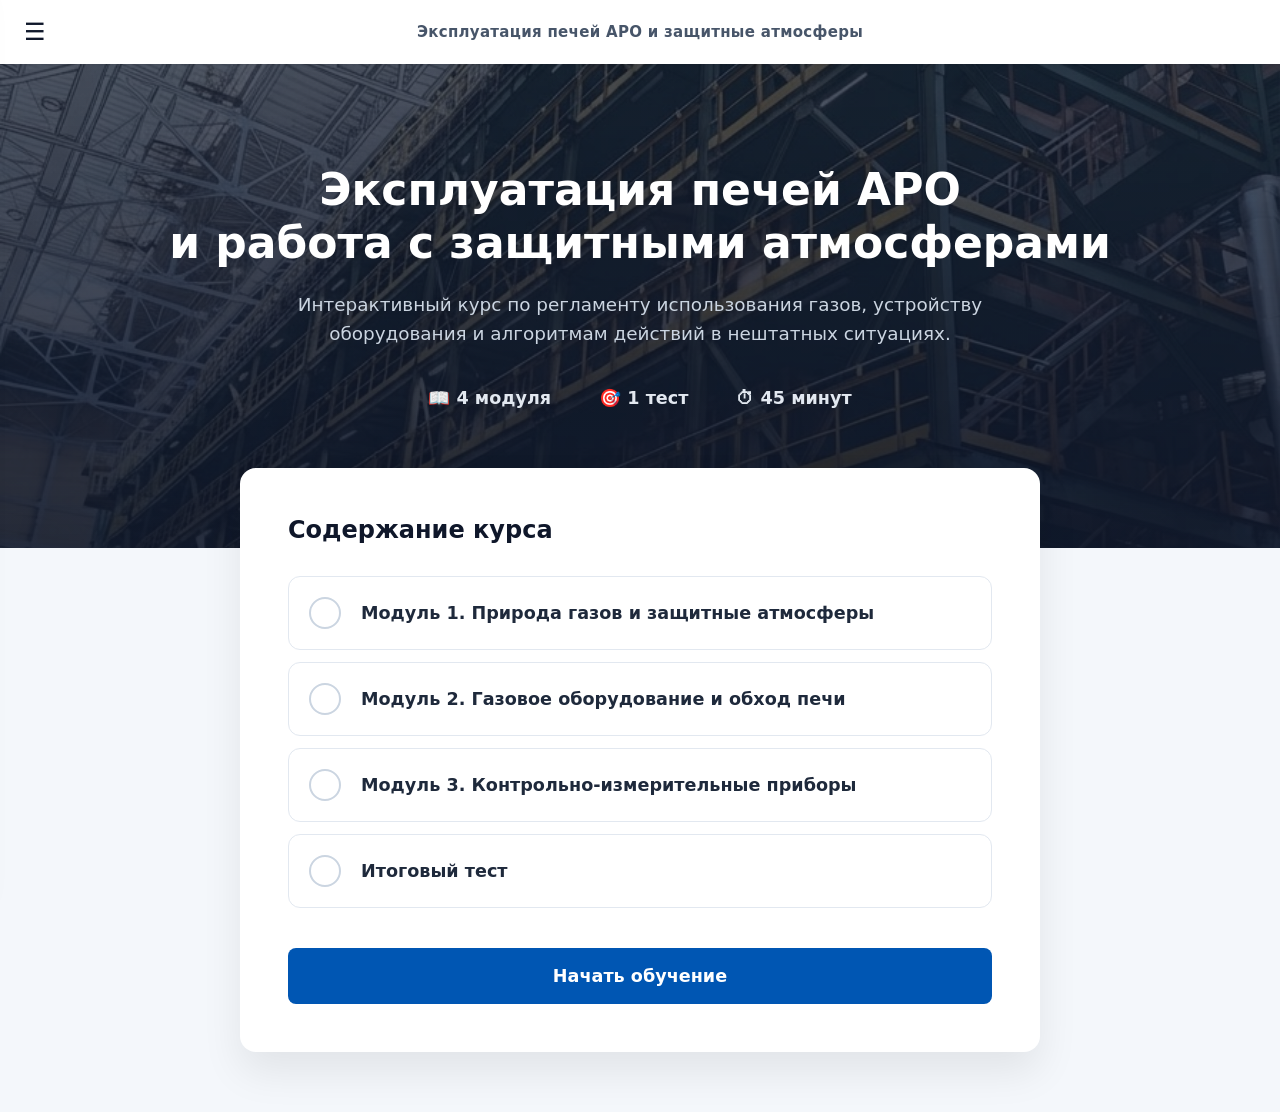
==== index.html @ 85d9f405 "Add files via upload" ====
<!DOCTYPE html>
<html lang="ru">
<head>
    <meta charset="UTF-8">
    <meta name="viewport" content="width=device-width, initial-scale=1.0">
    <title>Эксплуатация печей АРО</title>
    <style>
        /* Базовые настройки */
        * { margin: 0; padding: 0; box-sizing: border-box; font-family: 'Segoe UI', system-ui, -apple-system, sans-serif; }
        body { background-color: #f4f7fb; color: #1e293b; overflow-x: hidden; }

        /* --- ВЕРХНЯЯ ПАНЕЛЬ --- */
        .header {
            position: fixed; top: 0; left: 0; width: 100%; height: 64px;
            background: #ffffff; box-shadow: 0 1px 3px rgba(0,0,0,0.05);
            display: flex; align-items: center; justify-content: space-between; padding: 0 24px; z-index: 100;
        }
        .header-left { display: flex; align-items: center; width: 30%; }
        .menu-btn {
            background: none; border: none; font-size: 24px; cursor: pointer; 
            color: #0f172a; margin-right: 20px; transition: color 0.2s;
        }
        .menu-btn:hover { color: #0056b3; }
        
        .header-title { width: 40%; text-align: center; font-size: 15px; font-weight: 600; color: #475569; letter-spacing: 0.3px; }
        
        .header-right { width: 30%; display: flex; justify-content: flex-end; }
        .home-btn {
            background: #f1f5f9; border: none; padding: 8px 16px; border-radius: 6px; 
            cursor: pointer; font-weight: 600; color: #0056b3; transition: background 0.2s;
            display: none; /* Скрыта на главной странице */
        }
        .home-btn:hover { background: #e2e8f0; }

        /* --- БОКОВОЕ МЕНЮ (PREMIUM DESIGN) --- */
        .sidebar {
            position: fixed; top: 0; left: -380px; width: 360px; height: 100vh;
            background: #ffffff; box-shadow: 4px 0 24px rgba(0,0,0,0.08);
            transition: left 0.3s cubic-bezier(0.4, 0, 0.2, 1); z-index: 200; 
            display: flex; flex-direction: column;
        }
        .sidebar.open { left: 0; }
        
        .sidebar-header {
            display: flex; justify-content: space-between; align-items: center;
            padding: 24px; border-bottom: 1px solid #f1f5f9;
        }
        .sidebar-logo { font-size: 18px; font-weight: 700; color: #0056b3; letter-spacing: 0.5px; }
        .close-btn { 
            background: none; border: none; font-size: 24px; cursor: pointer; 
            color: #94a3b8; transition: color 0.2s; line-height: 1;
        }
        .close-btn:hover { color: #0f172a; }

        .sidebar-content { padding: 24px; overflow-y: auto; }

        /* Прогресс-бар */
        .progress-container { margin-bottom: 32px; }
        .progress-header { display: flex; justify-content: space-between; margin-bottom: 8px; }
        .progress-text { font-size: 13px; font-weight: 600; color: #64748b; }
        .progress-percent { font-size: 13px; font-weight: 700; color: #0056b3; }
        .progress-bar { width: 100%; height: 6px; background: #e2e8f0; border-radius: 4px; overflow: hidden; }
        .progress-fill { height: 100%; background: #0056b3; width: 0%; transition: width 0.5s ease; }

        /* Элементы меню */
        .menu-list { list-style: none; display: flex; flex-direction: column; gap: 8px; }
        .menu-item {
            display: flex; align-items: flex-start; gap: 16px; padding: 12px 16px;
            border-radius: 8px; cursor: pointer; transition: all 0.2s ease;
            background: transparent;
        }
        .menu-item:hover { background: #f8fafc; transform: translateX(4px); }
        
        .menu-circle {
            flex-shrink: 0; width: 24px; height: 24px; border-radius: 50%;
            border: 2px solid #cbd5e1; background: #ffffff;
            display: flex; align-items: center; justify-content: center;
            font-size: 12px; color: transparent; font-weight: bold;
            margin-top: 2px; transition: all 0.3s ease;
        }
        .menu-item.completed .menu-circle { border-color: #0056b3; background: #0056b3; color: #ffffff; }
        .menu-text { font-size: 14px; line-height: 1.5; color: #334155; font-weight: 500; }
        .menu-item.completed .menu-text { color: #94a3b8; }

        /* --- КОНТЕЙНЕРЫ ДЛЯ КОНТЕНТА И IFRAME --- */
        #main-view { padding-top: 64px; min-height: 100vh; transition: opacity 0.3s; }
        #course-frame { 
            display: none; width: 100%; height: calc(100vh - 64px); 
            border: none; margin-top: 64px; background: #f4f7fb; 
        }

        /* --- ОБЛОЖКА (HERO) --- */
        .hero {
            background: linear-gradient(to bottom, rgba(15, 23, 42, 0.7), rgba(15, 23, 42, 0.9)), url('image/cover-bg.jfif') center/cover;
            padding: 100px 20px 140px 20px; color: #ffffff; text-align: center;
        }
        .hero h1 { font-size: 2.75rem; font-weight: 700; margin-bottom: 20px; line-height: 1.2; }
        .hero p { font-size: 1.15rem; color: #cbd5e1; max-width: 700px; margin: 0 auto 40px auto; line-height: 1.6; }
        .stats { display: flex; justify-content: center; gap: 48px; font-size: 1.1rem; font-weight: 600; color: #e2e8f0; }
        .stat-item { display: flex; align-items: center; gap: 8px; }

        /* --- КАРТОЧКА СОДЕРЖАНИЯ (ГЛАВНАЯ) --- */
        .content-card {
            background: #ffffff; max-width: 800px; margin: -80px auto 60px auto;
            border-radius: 16px; box-shadow: 0 20px 40px rgba(0,0,0,0.08);
            padding: 48px; position: relative; z-index: 10;
        }
        .content-card h2 { font-size: 1.5rem; margin-bottom: 32px; color: #0f172a; font-weight: 700; }
        
        .main-toc-list { list-style: none; display: flex; flex-direction: column; gap: 12px; }
        .main-toc-item {
            display: flex; align-items: center; gap: 20px; padding: 20px;
            border-radius: 12px; border: 1px solid #e2e8f0; cursor: pointer; transition: all 0.2s ease;
        }
        .main-toc-item:hover { border-color: #cbd5e1; box-shadow: 0 4px 12px rgba(0,0,0,0.03); transform: translateY(-2px); }
        
        .main-toc-circle {
            flex-shrink: 0; width: 32px; height: 32px; border-radius: 50%;
            border: 2px solid #cbd5e1; display: flex; align-items: center; justify-content: center;
            font-size: 16px; color: transparent; transition: all 0.3s ease;
        }
        .main-toc-item.completed .main-toc-circle { border-color: #0056b3; background: #0056b3; color: #ffffff; }
        .main-toc-text { font-size: 1.1rem; color: #1e293b; font-weight: 600; }
        .main-toc-item.completed .main-toc-text { color: #64748b; }

        /* Кнопка */
        .btn-primary {
            display: block; width: 100%; background: #0056b3; color: #ffffff;
            border: none; padding: 18px; font-size: 1.1rem; font-weight: 600;
            border-radius: 8px; margin-top: 40px; cursor: pointer; transition: all 0.2s ease;
        }
        .btn-primary:hover { background: #004494; box-shadow: 0 4px 12px rgba(0, 86, 179, 0.3); }
    </style>
</head>
<body>

    <!-- ВЕРХНЯЯ ПАНЕЛЬ -->
    <header class="header">
        <div class="header-left">
            <button class="menu-btn" onclick="toggleSidebar()">☰</button>
        </div>
        <div class="header-title">Эксплуатация печей АРО и защитные атмосферы</div>
        <div class="header-right">
            <button class="home-btn" id="home-btn" onclick="showHome()">На главную</button>
        </div>
    </header>

    <!-- БОКОВОЕ МЕНЮ -->
    <div class="sidebar" id="sidebar">
        <div class="sidebar-header">
            <div class="sidebar-logo">НЛМК / ТУОРО</div>
            <button class="close-btn" onclick="toggleSidebar()">✕</button>
        </div>
        
        <div class="sidebar-content">
            <div class="progress-container">
                <div class="progress-header">
                    <span class="progress-text">Прогресс курса</span>
                    <span class="progress-percent" id="progress-percent">0%</span>
                </div>
                <div class="progress-bar"><div class="progress-fill" id="progress-fill"></div></div>
            </div>

            <ul class="menu-list" id="sidebar-menu">
                <!-- Генерируется через JS -->
            </ul>
        </div>
    </div>

    <!-- ЭКРАН 1: ОБЛОЖКА И СОДЕРЖАНИЕ -->
    <div id="main-view">
        <div class="hero">
            <h1>Эксплуатация печей АРО<br>и работа с защитными атмосферами</h1>
            <p>Интерактивный курс по регламенту использования газов, устройству оборудования и алгоритмам действий в нештатных ситуациях.</p>
            <div class="stats">
                <div class="stat-item">📖 4 модуля</div>
                <div class="stat-item">🎯 1 тест</div>
                <div class="stat-item">⏱ 45 минут</div>
            </div>
        </div>

        <div class="content-card">
            <h2>Содержание курса</h2>
            <ul class="main-toc-list" id="main-toc">
                <!-- Генерируется через JS -->
            </ul>
            <button class="btn-primary" onclick="startCourse()">Начать обучение</button>
        </div>
    </div>

    <!-- ОКНО ДЛЯ ЗАГРУЗКИ МОДУЛЕЙ (IFRAME) -->
    <iframe id="course-frame" src=""></iframe>

    <!-- СКРИПТЫ ЛОГИКИ -->
    <script>
        // Теперь мы ссылаемся на реальные HTML файлы, а не на ID блоков
        const courseData = [
            { id: 1, title: "Модуль 1. Природа газов и защитные атмосферы", completed: false, file: "module1.html" },
            { id: 2, title: "Модуль 2. Газовое оборудование и обход печи", completed: false, file: "module2.html" },
            { id: 3, title: "Модуль 3. Контрольно-измерительные приборы", completed: false, file: "module3.html" },
            { id: 4, title: "Итоговый тест", completed: false, file: "test.html" }
        ];

        function renderTOC() {
            const mainToc = document.getElementById('main-toc');
            const sidebarMenu = document.getElementById('sidebar-menu');
            mainToc.innerHTML = ''; sidebarMenu.innerHTML = '';
            
            let completedCount = 0;

            courseData.forEach(mod => {
                if (mod.completed) completedCount++;
                const checkMark = mod.completed ? '✓' : '';
                const completedClass = mod.completed ? 'completed' : '';

                // Отрисовка для главной карточки
                mainToc.innerHTML += `
                    <li class="main-toc-item ${completedClass}" onclick="loadModule('${mod.file}')">
                        <div class="main-toc-circle">${checkMark}</div>
                        <div class="main-toc-text">${mod.title}</div>
                    </li>
                `;

                // Отрисовка для бокового меню
                sidebarMenu.innerHTML += `
                    <li class="menu-item ${completedClass}" onclick="loadModule('${mod.file}'); toggleSidebar();">
                        <div class="menu-circle">${checkMark}</div>
                        <div class="menu-text">${mod.title}</div>
                    </li>
                `;
            });

            const percent = Math.round((completedCount / courseData.length) * 100);
            document.getElementById('progress-percent').innerText = percent + '%';
            document.getElementById('progress-fill').style.width = percent + '%';
        }

        // Функция загрузки файла в iframe
        function loadModule(filename) {
            document.getElementById('main-view').style.display = 'none';
            const frame = document.getElementById('course-frame');
            frame.style.display = 'block';
            frame.src = filename;
            
            // Показываем кнопку "На главную"
            document.getElementById('home-btn').style.display = 'block';
            window.scrollTo(0, 0);
        }

        // Функция возврата на главную страницу
        function showHome() {
            document.getElementById('course-frame').style.display = 'none';
            document.getElementById('course-frame').src = ''; // Очищаем iframe
            document.getElementById('main-view').style.display = 'block';
            document.getElementById('home-btn').style.display = 'none';
        }

        function startCourse() {
            const nextModule = courseData.find(m => !m.completed);
            loadModule(nextModule ? nextModule.file : courseData[0].file);
        }

        function toggleSidebar() {
            document.getElementById('sidebar').classList.toggle('open');
        }

        // Слушатель сообщений от дочерних страниц (из iframe)
        window.addEventListener('message', function(event) {
            if (event.data && event.data.action === 'completeModule') {
                const mod = courseData.find(m => m.id === event.data.moduleId);
                if (mod) mod.completed = true;
                renderTOC(); // Обновляем галочки и проценты
                showHome();  // Возвращаем пользователя в меню
            }
        });

        window.onload = renderTOC;
    </script>
</body>
</html>
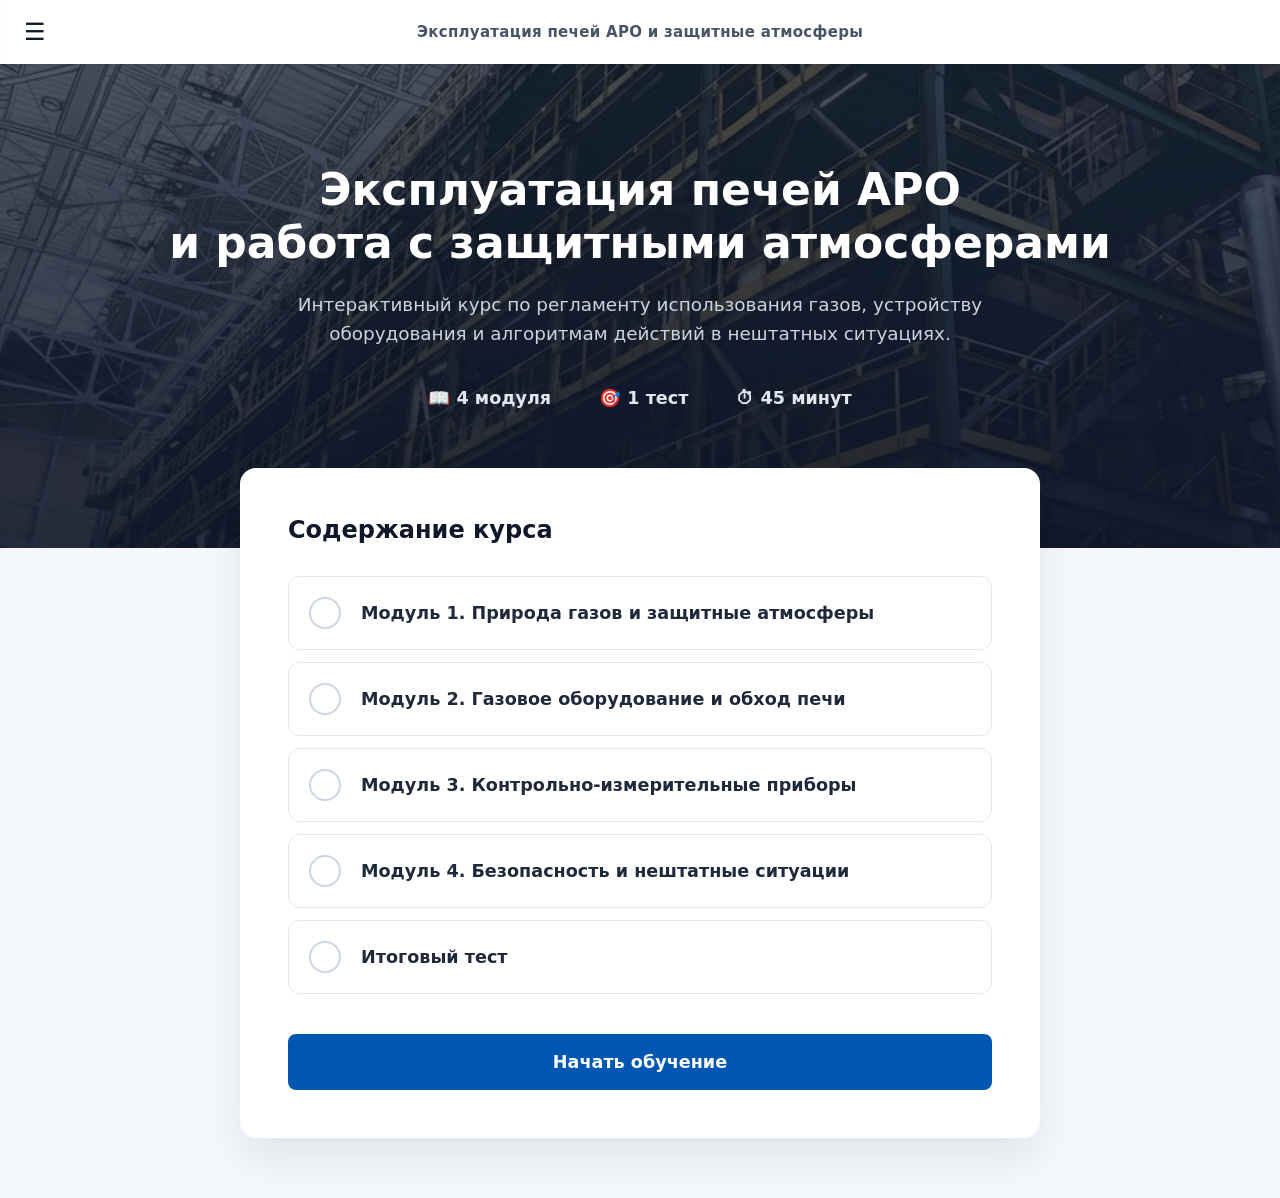
==== commit e0a92a7d: "Весь курс полностью" ====
--- a/index.html
+++ b/index.html
@@ -91,7 +91,7 @@
 
         /* --- ОБЛОЖКА (HERO) --- */
         .hero {
-            background: linear-gradient(to bottom, rgba(15, 23, 42, 0.7), rgba(15, 23, 42, 0.9)), url('image/cover-bg.jfif') center/cover;
+            background: linear-gradient(to bottom, rgba(15, 23, 42, 0.7), rgba(15, 23, 42, 0.9)), url('image/cover-bg.png') center/cover;
             padding: 100px 20px 140px 20px; color: #ffffff; text-align: center;
         }
         .hero h1 { font-size: 2.75rem; font-weight: 700; margin-bottom: 20px; line-height: 1.2; }
@@ -198,6 +198,7 @@
             { id: 1, title: "Модуль 1. Природа газов и защитные атмосферы", completed: false, file: "module1.html" },
             { id: 2, title: "Модуль 2. Газовое оборудование и обход печи", completed: false, file: "module2.html" },
             { id: 3, title: "Модуль 3. Контрольно-измерительные приборы", completed: false, file: "module3.html" },
+            { id: 3, title: "Модуль 4. Безопасность и нештатные ситуации", completed: false, file: "module4.html" },
             { id: 4, title: "Итоговый тест", completed: false, file: "test.html" }
         ];
 
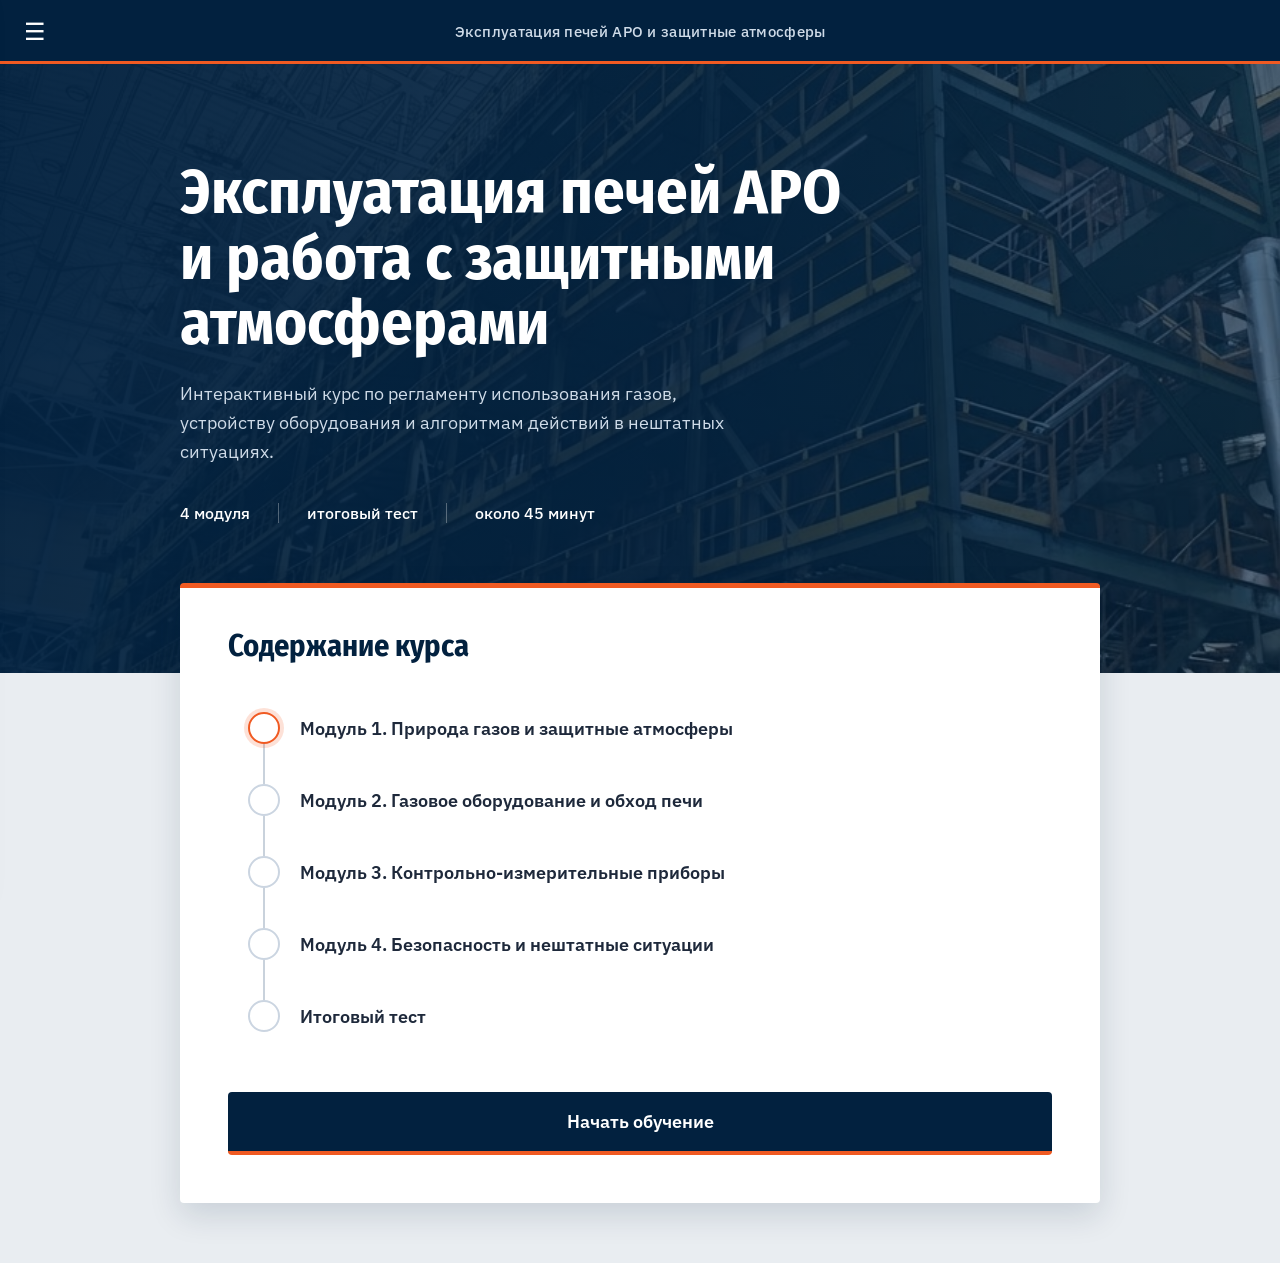
==== commit 09613c79: "Новое оформление: тема на фирменном синем, шрифты IBM Plex и Fira Sans Condensed, переработана главн" ====
--- a/index.html
+++ b/index.html
@@ -1,281 +1,341 @@
-<!DOCTYPE html>
-<html lang="ru">
-<head>
-    <meta charset="UTF-8">
-    <meta name="viewport" content="width=device-width, initial-scale=1.0">
-    <title>Эксплуатация печей АРО</title>
-    <style>
-        /* Базовые настройки */
-        * { margin: 0; padding: 0; box-sizing: border-box; font-family: 'Segoe UI', system-ui, -apple-system, sans-serif; }
-        body { background-color: #f4f7fb; color: #1e293b; overflow-x: hidden; }
-
-        /* --- ВЕРХНЯЯ ПАНЕЛЬ --- */
-        .header {
-            position: fixed; top: 0; left: 0; width: 100%; height: 64px;
-            background: #ffffff; box-shadow: 0 1px 3px rgba(0,0,0,0.05);
-            display: flex; align-items: center; justify-content: space-between; padding: 0 24px; z-index: 100;
-        }
-        .header-left { display: flex; align-items: center; width: 30%; }
-        .menu-btn {
-            background: none; border: none; font-size: 24px; cursor: pointer; 
-            color: #0f172a; margin-right: 20px; transition: color 0.2s;
-        }
-        .menu-btn:hover { color: #0056b3; }
-        
-        .header-title { width: 40%; text-align: center; font-size: 15px; font-weight: 600; color: #475569; letter-spacing: 0.3px; }
-        
-        .header-right { width: 30%; display: flex; justify-content: flex-end; }
-        .home-btn {
-            background: #f1f5f9; border: none; padding: 8px 16px; border-radius: 6px; 
-            cursor: pointer; font-weight: 600; color: #0056b3; transition: background 0.2s;
-            display: none; /* Скрыта на главной странице */
-        }
-        .home-btn:hover { background: #e2e8f0; }
-
-        /* --- БОКОВОЕ МЕНЮ (PREMIUM DESIGN) --- */
-        .sidebar {
-            position: fixed; top: 0; left: -380px; width: 360px; height: 100vh;
-            background: #ffffff; box-shadow: 4px 0 24px rgba(0,0,0,0.08);
-            transition: left 0.3s cubic-bezier(0.4, 0, 0.2, 1); z-index: 200; 
-            display: flex; flex-direction: column;
-        }
-        .sidebar.open { left: 0; }
-        
-        .sidebar-header {
-            display: flex; justify-content: space-between; align-items: center;
-            padding: 24px; border-bottom: 1px solid #f1f5f9;
-        }
-        .sidebar-logo { font-size: 18px; font-weight: 700; color: #0056b3; letter-spacing: 0.5px; }
-        .close-btn { 
-            background: none; border: none; font-size: 24px; cursor: pointer; 
-            color: #94a3b8; transition: color 0.2s; line-height: 1;
-        }
-        .close-btn:hover { color: #0f172a; }
-
-        .sidebar-content { padding: 24px; overflow-y: auto; }
-
-        /* Прогресс-бар */
-        .progress-container { margin-bottom: 32px; }
-        .progress-header { display: flex; justify-content: space-between; margin-bottom: 8px; }
-        .progress-text { font-size: 13px; font-weight: 600; color: #64748b; }
-        .progress-percent { font-size: 13px; font-weight: 700; color: #0056b3; }
-        .progress-bar { width: 100%; height: 6px; background: #e2e8f0; border-radius: 4px; overflow: hidden; }
-        .progress-fill { height: 100%; background: #0056b3; width: 0%; transition: width 0.5s ease; }
-
-        /* Элементы меню */
-        .menu-list { list-style: none; display: flex; flex-direction: column; gap: 8px; }
-        .menu-item {
-            display: flex; align-items: flex-start; gap: 16px; padding: 12px 16px;
-            border-radius: 8px; cursor: pointer; transition: all 0.2s ease;
-            background: transparent;
-        }
-        .menu-item:hover { background: #f8fafc; transform: translateX(4px); }
-        
-        .menu-circle {
-            flex-shrink: 0; width: 24px; height: 24px; border-radius: 50%;
-            border: 2px solid #cbd5e1; background: #ffffff;
-            display: flex; align-items: center; justify-content: center;
-            font-size: 12px; color: transparent; font-weight: bold;
-            margin-top: 2px; transition: all 0.3s ease;
-        }
-        .menu-item.completed .menu-circle { border-color: #0056b3; background: #0056b3; color: #ffffff; }
-        .menu-text { font-size: 14px; line-height: 1.5; color: #334155; font-weight: 500; }
-        .menu-item.completed .menu-text { color: #94a3b8; }
-
-        /* --- КОНТЕЙНЕРЫ ДЛЯ КОНТЕНТА И IFRAME --- */
-        #main-view { padding-top: 64px; min-height: 100vh; transition: opacity 0.3s; }
-        #course-frame { 
-            display: none; width: 100%; height: calc(100vh - 64px); 
-            border: none; margin-top: 64px; background: #f4f7fb; 
-        }
-
-        /* --- ОБЛОЖКА (HERO) --- */
-        .hero {
-            background: linear-gradient(to bottom, rgba(15, 23, 42, 0.7), rgba(15, 23, 42, 0.9)), url('image/cover-bg.png') center/cover;
-            padding: 100px 20px 140px 20px; color: #ffffff; text-align: center;
-        }
-        .hero h1 { font-size: 2.75rem; font-weight: 700; margin-bottom: 20px; line-height: 1.2; }
-        .hero p { font-size: 1.15rem; color: #cbd5e1; max-width: 700px; margin: 0 auto 40px auto; line-height: 1.6; }
-        .stats { display: flex; justify-content: center; gap: 48px; font-size: 1.1rem; font-weight: 600; color: #e2e8f0; }
-        .stat-item { display: flex; align-items: center; gap: 8px; }
-
-        /* --- КАРТОЧКА СОДЕРЖАНИЯ (ГЛАВНАЯ) --- */
-        .content-card {
-            background: #ffffff; max-width: 800px; margin: -80px auto 60px auto;
-            border-radius: 16px; box-shadow: 0 20px 40px rgba(0,0,0,0.08);
-            padding: 48px; position: relative; z-index: 10;
-        }
-        .content-card h2 { font-size: 1.5rem; margin-bottom: 32px; color: #0f172a; font-weight: 700; }
-        
-        .main-toc-list { list-style: none; display: flex; flex-direction: column; gap: 12px; }
-        .main-toc-item {
-            display: flex; align-items: center; gap: 20px; padding: 20px;
-            border-radius: 12px; border: 1px solid #e2e8f0; cursor: pointer; transition: all 0.2s ease;
-        }
-        .main-toc-item:hover { border-color: #cbd5e1; box-shadow: 0 4px 12px rgba(0,0,0,0.03); transform: translateY(-2px); }
-        
-        .main-toc-circle {
-            flex-shrink: 0; width: 32px; height: 32px; border-radius: 50%;
-            border: 2px solid #cbd5e1; display: flex; align-items: center; justify-content: center;
-            font-size: 16px; color: transparent; transition: all 0.3s ease;
-        }
-        .main-toc-item.completed .main-toc-circle { border-color: #0056b3; background: #0056b3; color: #ffffff; }
-        .main-toc-text { font-size: 1.1rem; color: #1e293b; font-weight: 600; }
-        .main-toc-item.completed .main-toc-text { color: #64748b; }
-
-        /* Кнопка */
-        .btn-primary {
-            display: block; width: 100%; background: #0056b3; color: #ffffff;
-            border: none; padding: 18px; font-size: 1.1rem; font-weight: 600;
-            border-radius: 8px; margin-top: 40px; cursor: pointer; transition: all 0.2s ease;
-        }
-        .btn-primary:hover { background: #004494; box-shadow: 0 4px 12px rgba(0, 86, 179, 0.3); }
-    </style>
-</head>
-<body>
-
-    <!-- ВЕРХНЯЯ ПАНЕЛЬ -->
-    <header class="header">
-        <div class="header-left">
-            <button class="menu-btn" onclick="toggleSidebar()">☰</button>
-        </div>
-        <div class="header-title">Эксплуатация печей АРО и защитные атмосферы</div>
-        <div class="header-right">
-            <button class="home-btn" id="home-btn" onclick="showHome()">На главную</button>
-        </div>
-    </header>
-
-    <!-- БОКОВОЕ МЕНЮ -->
-    <div class="sidebar" id="sidebar">
-        <div class="sidebar-header">
-            <div class="sidebar-logo">НЛМК / ТУОРО</div>
-            <button class="close-btn" onclick="toggleSidebar()">✕</button>
-        </div>
-        
-        <div class="sidebar-content">
-            <div class="progress-container">
-                <div class="progress-header">
-                    <span class="progress-text">Прогресс курса</span>
-                    <span class="progress-percent" id="progress-percent">0%</span>
-                </div>
-                <div class="progress-bar"><div class="progress-fill" id="progress-fill"></div></div>
-            </div>
-
-            <ul class="menu-list" id="sidebar-menu">
-                <!-- Генерируется через JS -->
-            </ul>
-        </div>
-    </div>
-
-    <!-- ЭКРАН 1: ОБЛОЖКА И СОДЕРЖАНИЕ -->
-    <div id="main-view">
-        <div class="hero">
-            <h1>Эксплуатация печей АРО<br>и работа с защитными атмосферами</h1>
-            <p>Интерактивный курс по регламенту использования газов, устройству оборудования и алгоритмам действий в нештатных ситуациях.</p>
-            <div class="stats">
-                <div class="stat-item">📖 4 модуля</div>
-                <div class="stat-item">🎯 1 тест</div>
-                <div class="stat-item">⏱ 45 минут</div>
-            </div>
-        </div>
-
-        <div class="content-card">
-            <h2>Содержание курса</h2>
-            <ul class="main-toc-list" id="main-toc">
-                <!-- Генерируется через JS -->
-            </ul>
-            <button class="btn-primary" onclick="startCourse()">Начать обучение</button>
-        </div>
-    </div>
-
-    <!-- ОКНО ДЛЯ ЗАГРУЗКИ МОДУЛЕЙ (IFRAME) -->
-    <iframe id="course-frame" src=""></iframe>
-
-    <!-- СКРИПТЫ ЛОГИКИ -->
-    <script>
-        // Теперь мы ссылаемся на реальные HTML файлы, а не на ID блоков
-        const courseData = [
-            { id: 1, title: "Модуль 1. Природа газов и защитные атмосферы", completed: false, file: "module1.html" },
-            { id: 2, title: "Модуль 2. Газовое оборудование и обход печи", completed: false, file: "module2.html" },
-            { id: 3, title: "Модуль 3. Контрольно-измерительные приборы", completed: false, file: "module3.html" },
-            { id: 3, title: "Модуль 4. Безопасность и нештатные ситуации", completed: false, file: "module4.html" },
-            { id: 4, title: "Итоговый тест", completed: false, file: "test.html" }
-        ];
-
-        function renderTOC() {
-            const mainToc = document.getElementById('main-toc');
-            const sidebarMenu = document.getElementById('sidebar-menu');
-            mainToc.innerHTML = ''; sidebarMenu.innerHTML = '';
-            
-            let completedCount = 0;
-
-            courseData.forEach(mod => {
-                if (mod.completed) completedCount++;
-                const checkMark = mod.completed ? '✓' : '';
-                const completedClass = mod.completed ? 'completed' : '';
-
-                // Отрисовка для главной карточки
-                mainToc.innerHTML += `
-                    <li class="main-toc-item ${completedClass}" onclick="loadModule('${mod.file}')">
-                        <div class="main-toc-circle">${checkMark}</div>
-                        <div class="main-toc-text">${mod.title}</div>
-                    </li>
-                `;
-
-                // Отрисовка для бокового меню
-                sidebarMenu.innerHTML += `
-                    <li class="menu-item ${completedClass}" onclick="loadModule('${mod.file}'); toggleSidebar();">
-                        <div class="menu-circle">${checkMark}</div>
-                        <div class="menu-text">${mod.title}</div>
-                    </li>
-                `;
-            });
-
-            const percent = Math.round((completedCount / courseData.length) * 100);
-            document.getElementById('progress-percent').innerText = percent + '%';
-            document.getElementById('progress-fill').style.width = percent + '%';
-        }
-
-        // Функция загрузки файла в iframe
-        function loadModule(filename) {
-            document.getElementById('main-view').style.display = 'none';
-            const frame = document.getElementById('course-frame');
-            frame.style.display = 'block';
-            frame.src = filename;
-            
-            // Показываем кнопку "На главную"
-            document.getElementById('home-btn').style.display = 'block';
-            window.scrollTo(0, 0);
-        }
-
-        // Функция возврата на главную страницу
-        function showHome() {
-            document.getElementById('course-frame').style.display = 'none';
-            document.getElementById('course-frame').src = ''; // Очищаем iframe
-            document.getElementById('main-view').style.display = 'block';
-            document.getElementById('home-btn').style.display = 'none';
-        }
-
-        function startCourse() {
-            const nextModule = courseData.find(m => !m.completed);
-            loadModule(nextModule ? nextModule.file : courseData[0].file);
-        }
-
-        function toggleSidebar() {
-            document.getElementById('sidebar').classList.toggle('open');
-        }
-
-        // Слушатель сообщений от дочерних страниц (из iframe)
-        window.addEventListener('message', function(event) {
-            if (event.data && event.data.action === 'completeModule') {
-                const mod = courseData.find(m => m.id === event.data.moduleId);
-                if (mod) mod.completed = true;
-                renderTOC(); // Обновляем галочки и проценты
-                showHome();  // Возвращаем пользователя в меню
-            }
-        });
-
-        window.onload = renderTOC;
-    </script>
-</body>
-</html>
+<!DOCTYPE html>
+<html lang="ru">
+<head>
+    <meta charset="UTF-8">
+    <meta name="viewport" content="width=device-width, initial-scale=1.0">
+    <title>Эксплуатация печей АРО</title>
+    <style>
+        /* Базовые настройки */
+        * { margin: 0; padding: 0; box-sizing: border-box; font-family: 'Segoe UI', system-ui, -apple-system, sans-serif; }
+        body { background-color: #f4f7fb; color: #1e293b; overflow-x: hidden; }
+
+        /* --- ВЕРХНЯЯ ПАНЕЛЬ --- */
+        .header {
+            position: fixed; top: 0; left: 0; width: 100%; height: 64px;
+            background: #ffffff; box-shadow: 0 1px 3px rgba(0,0,0,0.05);
+            display: flex; align-items: center; justify-content: space-between; padding: 0 24px; z-index: 100;
+        }
+        .header-left { display: flex; align-items: center; width: 30%; }
+        .menu-btn {
+            background: none; border: none; font-size: 24px; cursor: pointer; 
+            color: #0f172a; margin-right: 20px; transition: color 0.2s;
+        }
+        .menu-btn:hover { color: #02213F; }
+        
+        .header-title { width: 40%; text-align: center; font-size: 15px; font-weight: 600; color: #475569; letter-spacing: 0.3px; }
+        
+        .header-right { width: 30%; display: flex; justify-content: flex-end; }
+        .home-btn {
+            background: #f1f5f9; border: none; padding: 8px 16px; border-radius: 6px; 
+            cursor: pointer; font-weight: 600; color: #02213F; transition: background 0.2s;
+            display: none; /* Скрыта на главной странице */
+        }
+        .home-btn:hover { background: #e2e8f0; }
+
+        /* --- БОКОВОЕ МЕНЮ (PREMIUM DESIGN) --- */
+        .sidebar {
+            position: fixed; top: 0; left: -380px; width: 360px; height: 100vh;
+            background: #ffffff; box-shadow: 4px 0 24px rgba(0,0,0,0.08);
+            transition: left 0.3s cubic-bezier(0.4, 0, 0.2, 1); z-index: 200; 
+            display: flex; flex-direction: column;
+        }
+        .sidebar.open { left: 0; }
+        
+        .sidebar-header {
+            display: flex; justify-content: space-between; align-items: center;
+            padding: 24px; border-bottom: 1px solid #f1f5f9;
+        }
+        .sidebar-logo { font-size: 18px; font-weight: 700; color: #02213F; letter-spacing: 0.5px; }
+        .close-btn { 
+            background: none; border: none; font-size: 24px; cursor: pointer; 
+            color: #94a3b8; transition: color 0.2s; line-height: 1;
+        }
+        .close-btn:hover { color: #0f172a; }
+
+        .sidebar-content { padding: 24px; overflow-y: auto; }
+
+        /* Прогресс-бар */
+        .progress-container { margin-bottom: 32px; }
+        .progress-header { display: flex; justify-content: space-between; margin-bottom: 8px; }
+        .progress-text { font-size: 13px; font-weight: 600; color: #64748b; }
+        .progress-percent { font-size: 13px; font-weight: 700; color: #02213F; }
+        .progress-bar { width: 100%; height: 6px; background: #e2e8f0; border-radius: 4px; overflow: hidden; }
+        .progress-fill { height: 100%; background: #02213F; width: 0%; transition: width 0.5s ease; }
+
+        /* Элементы меню */
+        .menu-list { list-style: none; display: flex; flex-direction: column; gap: 8px; }
+        .menu-item {
+            display: flex; align-items: flex-start; gap: 16px; padding: 12px 16px;
+            border-radius: 8px; cursor: pointer; transition: all 0.2s ease;
+            background: transparent;
+        }
+        .menu-item:hover { background: #f8fafc; transform: translateX(4px); }
+        
+        .menu-circle {
+            flex-shrink: 0; width: 24px; height: 24px; border-radius: 50%;
+            border: 2px solid #cbd5e1; background: #ffffff;
+            display: flex; align-items: center; justify-content: center;
+            font-size: 12px; color: transparent; font-weight: bold;
+            margin-top: 2px; transition: all 0.3s ease;
+        }
+        .menu-item.completed .menu-circle { border-color: #02213F; background: #02213F; color: #ffffff; }
+        .menu-text { font-size: 14px; line-height: 1.5; color: #334155; font-weight: 500; }
+        .menu-item.completed .menu-text { color: #94a3b8; }
+
+        /* --- КОНТЕЙНЕРЫ ДЛЯ КОНТЕНТА И IFRAME --- */
+        #main-view { padding-top: 64px; min-height: 100vh; transition: opacity 0.3s; }
+        #course-frame { 
+            display: none; width: 100%; height: calc(100vh - 64px); 
+            border: none; margin-top: 64px; background: #f4f7fb; 
+        }
+
+        /* --- ОБЛОЖКА (HERO) --- */
+        .hero {
+            background: linear-gradient(to bottom, rgba(15, 23, 42, 0.7), rgba(15, 23, 42, 0.9)), url('image/cover-bg.png') center/cover;
+            padding: 100px 20px 140px 20px; color: #ffffff; text-align: center;
+        }
+        .hero h1 { font-size: 2.75rem; font-weight: 700; margin-bottom: 20px; line-height: 1.2; }
+        .hero p { font-size: 1.15rem; color: #cbd5e1; max-width: 700px; margin: 0 auto 40px auto; line-height: 1.6; }
+        .stats { display: flex; justify-content: center; gap: 48px; font-size: 1.1rem; font-weight: 600; color: #e2e8f0; }
+        .stat-item { display: flex; align-items: center; gap: 8px; }
+
+        /* --- КАРТОЧКА СОДЕРЖАНИЯ (ГЛАВНАЯ) --- */
+        .content-card {
+            background: #ffffff; max-width: 800px; margin: -80px auto 60px auto;
+            border-radius: 16px; box-shadow: 0 20px 40px rgba(0,0,0,0.08);
+            padding: 48px; position: relative; z-index: 10;
+        }
+        .content-card h2 { font-size: 1.5rem; margin-bottom: 32px; color: #0f172a; font-weight: 700; }
+        
+        .main-toc-list { list-style: none; display: flex; flex-direction: column; gap: 12px; }
+        .main-toc-item {
+            display: flex; align-items: center; gap: 20px; padding: 20px;
+            border-radius: 12px; border: 1px solid #e2e8f0; cursor: pointer; transition: all 0.2s ease;
+        }
+        .main-toc-item:hover { border-color: #cbd5e1; box-shadow: 0 4px 12px rgba(0,0,0,0.03); transform: translateY(-2px); }
+        
+        .main-toc-circle {
+            flex-shrink: 0; width: 32px; height: 32px; border-radius: 50%;
+            border: 2px solid #cbd5e1; display: flex; align-items: center; justify-content: center;
+            font-size: 16px; color: transparent; transition: all 0.3s ease;
+        }
+        .main-toc-item.completed .main-toc-circle { border-color: #02213F; background: #02213F; color: #ffffff; }
+        .main-toc-text { font-size: 1.1rem; color: #1e293b; font-weight: 600; }
+        .main-toc-item.completed .main-toc-text { color: #64748b; }
+
+        /* Кнопка */
+        .btn-primary {
+            display: block; width: 100%; background: #02213F; color: #ffffff;
+            border: none; padding: 18px; font-size: 1.1rem; font-weight: 600;
+            border-radius: 8px; margin-top: 40px; cursor: pointer; transition: all 0.2s ease;
+        }
+        .btn-primary:hover { background: #0A3560; box-shadow: 0 4px 12px rgba(0, 86, 179, 0.3); }
+    </style>
+    <link rel="stylesheet" href="theme.css">
+    <style>
+        /* ===== Оформление главной: синяя шапка, обложка, маршрут курса ===== */
+        body { background: var(--paper); color: var(--ink); }
+        .header { background: var(--navy); box-shadow: none; border-bottom: 3px solid var(--heat); }
+        .menu-btn { color: #fff; }
+        .menu-btn:hover { color: var(--heat-soft); }
+        .header-title { color: #cfdbe8; font-weight: 500; font-size: 0.95rem; }
+        .home-btn { background: transparent; color: #fff; border: 1px solid rgba(255,255,255,.35); border-radius: 4px; }
+        .home-btn:hover { background: rgba(255,255,255,.12); }
+        .sidebar { border-radius: 0; }
+        .sidebar-logo { color: var(--navy); font-family: var(--head); font-size: 1.2rem; }
+        .menu-item { border-radius: 4px; }
+        .progress-fill { background: var(--heat); }
+        .progress-percent { color: var(--navy); }
+        .menu-item.completed .menu-circle, .main-toc-item.completed .main-toc-circle { background: var(--navy); border-color: var(--navy); }
+
+        .hero { background: linear-gradient(100deg, rgba(2,33,63,.96) 0%, rgba(2,33,63,.88) 55%, rgba(2,33,63,.6) 100%), url('image/cover-bg.png') center/cover; padding: 96px 24px 150px; text-align: left; }
+                .hero { padding-left: max(24px, calc((100% - 920px) / 2)); padding-right: max(24px, calc((100% - 920px) / 2)); }
+        .hero h1 { font-size: clamp(2.3rem, 5.5vw, 3.9rem); line-height: 1.05; font-weight: 700; margin-bottom: 22px; }
+        .hero p { color: #cfdbe8; font-size: 1.15rem; max-width: 52ch; margin: 0 0 36px; }
+        .stats { justify-content: flex-start; gap: 0; font-size: 1rem; font-weight: 500; color: #fff; }
+        .stat-item { padding-right: 28px; margin-right: 28px; border-right: 1px solid rgba(255,255,255,.3); }
+        .stat-item:last-child { border-right: 0; margin-right: 0; padding-right: 0; }
+
+        .content-card { max-width: 920px; border-radius: 4px; box-shadow: 0 12px 32px rgba(2,33,63,.14); margin-top: -90px; padding: 40px 48px 48px; border-top: 5px solid var(--heat); }
+        .content-card h2 { font-family: var(--head); font-size: 1.9rem; color: var(--navy); margin-bottom: 28px; }
+
+        /* Маршрут: модули соединены линией, как проход полосы через печь */
+        .main-toc-list { gap: 0; }
+        .main-toc-item { position: relative; border: 0; border-radius: 4px; padding: 20px 20px; transition: background .2s; }
+        .main-toc-item:hover { background: var(--panel); box-shadow: none; transform: none; border: 0; }
+        .main-toc-item:not(:last-child)::after { content: ''; position: absolute; left: 35px; top: calc(50% + 16px); height: calc(100% - 32px); width: 2px; background: var(--line); }
+        .main-toc-item.completed:not(:last-child)::after { background: var(--navy); }
+        .main-toc-circle { position: relative; z-index: 1; background: #fff; }
+        .main-toc-item.current .main-toc-circle { border-color: var(--heat); box-shadow: 0 0 0 4px rgba(240,90,34,.18); }
+        .main-toc-text { font-size: 1.15rem; font-weight: 600; }
+        .main-toc-item.completed .main-toc-text { color: var(--ink-2); }
+        .btn-primary { background: var(--navy); border-radius: 4px; border-bottom: 4px solid var(--heat); font-size: 1.1rem; }
+        .btn-primary:hover { background: var(--navy-2); box-shadow: none; }
+        @media (max-width: 700px) { .content-card { padding: 28px 18px 32px; margin: -70px 12px 40px; } .stats { flex-wrap: wrap; row-gap: 8px; } .header-title { display: none; } }
+    </style>
+</head>
+<body>
+
+    <!-- ВЕРХНЯЯ ПАНЕЛЬ -->
+    <header class="header">
+        <div class="header-left">
+            <button class="menu-btn" onclick="toggleSidebar()">☰</button>
+        </div>
+        <div class="header-title">Эксплуатация печей АРО и защитные атмосферы</div>
+        <div class="header-right">
+            <button class="home-btn" id="home-btn" onclick="showHome()">На главную</button>
+        </div>
+    </header>
+
+    <!-- БОКОВОЕ МЕНЮ -->
+    <div class="sidebar" id="sidebar">
+        <div class="sidebar-header">
+            <div class="sidebar-logo">НЛМК / ТУОРО</div>
+            <button class="close-btn" onclick="toggleSidebar()">✕</button>
+        </div>
+        
+        <div class="sidebar-content">
+            <div class="progress-container">
+                <div class="progress-header">
+                    <span class="progress-text">Прогресс курса</span>
+                    <span class="progress-percent" id="progress-percent">0%</span>
+                </div>
+                <div class="progress-bar"><div class="progress-fill" id="progress-fill"></div></div>
+            </div>
+
+            <ul class="menu-list" id="sidebar-menu">
+                <!-- Генерируется через JS -->
+            </ul>
+        </div>
+    </div>
+
+    <!-- ЭКРАН 1: ОБЛОЖКА И СОДЕРЖАНИЕ -->
+    <div id="main-view">
+        <div class="hero">
+            <h1>Эксплуатация печей АРО<br>и работа с защитными атмосферами</h1>
+            <p>Интерактивный курс по регламенту использования газов, устройству оборудования и алгоритмам действий в нештатных ситуациях.</p>
+            <div class="stats">
+                <div class="stat-item">4 модуля</div>
+                <div class="stat-item">итоговый тест</div>
+                <div class="stat-item">около 45 минут</div>
+            </div>
+        </div>
+
+        <div class="content-card">
+            <h2>Содержание курса</h2>
+            <ul class="main-toc-list" id="main-toc">
+                <!-- Генерируется через JS -->
+            </ul>
+            <button class="btn-primary" onclick="startCourse()">Начать обучение</button>
+        </div>
+    </div>
+
+    <!-- ОКНО ДЛЯ ЗАГРУЗКИ МОДУЛЕЙ (IFRAME) -->
+    <iframe id="course-frame" src=""></iframe>
+
+    <!-- СКРИПТЫ ЛОГИКИ -->
+    <script>
+        // Теперь мы ссылаемся на реальные HTML файлы, а не на ID блоков
+        const courseData = [
+            { id: 1, title: "Модуль 1. Природа газов и защитные атмосферы", completed: false, file: "module1.html" },
+            { id: 2, title: "Модуль 2. Газовое оборудование и обход печи", completed: false, file: "module2.html" },
+            { id: 3, title: "Модуль 3. Контрольно-измерительные приборы", completed: false, file: "module3.html" },
+            { id: 4, title: "Модуль 4. Безопасность и нештатные ситуации", completed: false, file: "module4.html" },
+            { id: 5, title: "Итоговый тест", completed: false, file: "test.html" }
+        ];
+
+        // Прогресс хранится в браузере, чтобы не сбрасываться при перезагрузке страницы
+        const PROGRESS_KEY = 'curs_aro_completed';
+        function loadProgress() {
+            try {
+                const done = JSON.parse(localStorage.getItem(PROGRESS_KEY) || '[]');
+                courseData.forEach(m => { m.completed = done.includes(m.id); });
+            } catch (e) {}
+        }
+        function saveProgress() {
+            try {
+                localStorage.setItem(PROGRESS_KEY, JSON.stringify(courseData.filter(m => m.completed).map(m => m.id)));
+            } catch (e) {}
+        }
+
+        function renderTOC() {
+            const mainToc = document.getElementById('main-toc');
+            const sidebarMenu = document.getElementById('sidebar-menu');
+            mainToc.innerHTML = ''; sidebarMenu.innerHTML = '';
+            
+            let completedCount = 0;
+
+            courseData.forEach(mod => {
+                if (mod.completed) completedCount++;
+                const checkMark = mod.completed ? '✓' : '';
+                const completedClass = mod.completed ? 'completed' : (mod === courseData.find(m => !m.completed) ? 'current' : '');
+
+                // Отрисовка для главной карточки
+                mainToc.innerHTML += `
+                    <li class="main-toc-item ${completedClass}" onclick="loadModule('${mod.file}')">
+                        <div class="main-toc-circle">${checkMark}</div>
+                        <div class="main-toc-text">${mod.title}</div>
+                    </li>
+                `;
+
+                // Отрисовка для бокового меню
+                sidebarMenu.innerHTML += `
+                    <li class="menu-item ${completedClass}" onclick="loadModule('${mod.file}'); toggleSidebar();">
+                        <div class="menu-circle">${checkMark}</div>
+                        <div class="menu-text">${mod.title}</div>
+                    </li>
+                `;
+            });
+
+            document.querySelector('.btn-primary').textContent = completedCount === 0 ? 'Начать обучение' : (completedCount === courseData.length ? 'Пройти курс заново' : 'Продолжить обучение');
+            const percent = Math.round((completedCount / courseData.length) * 100);
+            document.getElementById('progress-percent').innerText = percent + '%';
+            document.getElementById('progress-fill').style.width = percent + '%';
+        }
+
+        // Функция загрузки файла в iframe
+        function loadModule(filename) {
+            document.getElementById('main-view').style.display = 'none';
+            const frame = document.getElementById('course-frame');
+            frame.style.display = 'block';
+            frame.src = filename;
+            
+            // Показываем кнопку "На главную"
+            document.getElementById('home-btn').style.display = 'block';
+            window.scrollTo(0, 0);
+        }
+
+        // Функция возврата на главную страницу
+        function showHome() {
+            document.getElementById('course-frame').style.display = 'none';
+            document.getElementById('course-frame').src = ''; // Очищаем iframe
+            document.getElementById('main-view').style.display = 'block';
+            document.getElementById('home-btn').style.display = 'none';
+        }
+
+        function startCourse() {
+            const nextModule = courseData.find(m => !m.completed);
+            loadModule(nextModule ? nextModule.file : courseData[0].file);
+        }
+
+        function toggleSidebar() {
+            document.getElementById('sidebar').classList.toggle('open');
+        }
+
+        // Слушатель сообщений от дочерних страниц (из iframe)
+        window.addEventListener('message', function(event) {
+            if (event.source !== document.getElementById('course-frame').contentWindow) return;
+            if (event.data && event.data.action === 'completeModule') {
+                const mod = courseData.find(m => m.id === event.data.moduleId);
+                if (mod) mod.completed = true;
+                saveProgress();
+                renderTOC(); // Обновляем галочки и проценты
+                if (event.data.next) loadModule(event.data.next); // К следующему модулю
+                else showHome();                                   // Курс завершён — в меню
+            }
+        });
+
+        window.onload = () => { loadProgress(); renderTOC(); };
+    </script>
+</body>
+</html>
--- a/theme.css
+++ b/theme.css
@@ -0,0 +1,31 @@
+/* Шрифты лежат в папке fonts/, интернет для них не нужен */
+@font-face{font-family:'Plex';font-style:normal;font-weight:400;font-display:swap;src:url('fonts/ibm-plex-sans-cyrillic-400-normal.woff2') format('woff2');unicode-range:U+0301,U+0400-045F,U+0490-0491,U+04B0-04B1,U+2116;}
+@font-face{font-family:'Plex';font-style:normal;font-weight:400;font-display:swap;src:url('fonts/ibm-plex-sans-latin-400-normal.woff2') format('woff2');unicode-range:U+0000-00FF,U+0131,U+0152-0153,U+02BB-02BC,U+02C6,U+02DA,U+02DC,U+2000-206F,U+2074,U+20AC,U+2122,U+2191,U+2193,U+2212,U+2215,U+FEFF,U+FFFD;}
+@font-face{font-family:'Plex';font-style:normal;font-weight:500;font-display:swap;src:url('fonts/ibm-plex-sans-cyrillic-500-normal.woff2') format('woff2');unicode-range:U+0301,U+0400-045F,U+0490-0491,U+04B0-04B1,U+2116;}
+@font-face{font-family:'Plex';font-style:normal;font-weight:500;font-display:swap;src:url('fonts/ibm-plex-sans-latin-500-normal.woff2') format('woff2');unicode-range:U+0000-00FF,U+0131,U+0152-0153,U+02BB-02BC,U+02C6,U+02DA,U+02DC,U+2000-206F,U+2074,U+20AC,U+2122,U+2191,U+2193,U+2212,U+2215,U+FEFF,U+FFFD;}
+@font-face{font-family:'Plex';font-style:normal;font-weight:600;font-display:swap;src:url('fonts/ibm-plex-sans-cyrillic-600-normal.woff2') format('woff2');unicode-range:U+0301,U+0400-045F,U+0490-0491,U+04B0-04B1,U+2116;}
+@font-face{font-family:'Plex';font-style:normal;font-weight:600;font-display:swap;src:url('fonts/ibm-plex-sans-latin-600-normal.woff2') format('woff2');unicode-range:U+0000-00FF,U+0131,U+0152-0153,U+02BB-02BC,U+02C6,U+02DA,U+02DC,U+2000-206F,U+2074,U+20AC,U+2122,U+2191,U+2193,U+2212,U+2215,U+FEFF,U+FFFD;}
+@font-face{font-family:'FiraCond';font-style:normal;font-weight:600;font-display:swap;src:url('fonts/fira-sans-condensed-cyrillic-600-normal.woff2') format('woff2');unicode-range:U+0301,U+0400-045F,U+0490-0491,U+04B0-04B1,U+2116;}
+@font-face{font-family:'FiraCond';font-style:normal;font-weight:600;font-display:swap;src:url('fonts/fira-sans-condensed-latin-600-normal.woff2') format('woff2');unicode-range:U+0000-00FF,U+0131,U+0152-0153,U+02BB-02BC,U+02C6,U+02DA,U+02DC,U+2000-206F,U+2074,U+20AC,U+2122,U+2191,U+2193,U+2212,U+2215,U+FEFF,U+FFFD;}
+@font-face{font-family:'FiraCond';font-style:normal;font-weight:700;font-display:swap;src:url('fonts/fira-sans-condensed-cyrillic-700-normal.woff2') format('woff2');unicode-range:U+0301,U+0400-045F,U+0490-0491,U+04B0-04B1,U+2116;}
+@font-face{font-family:'FiraCond';font-style:normal;font-weight:700;font-display:swap;src:url('fonts/fira-sans-condensed-latin-700-normal.woff2') format('woff2');unicode-range:U+0000-00FF,U+0131,U+0152-0153,U+02BB-02BC,U+02C6,U+02DA,U+02DC,U+2000-206F,U+2074,U+20AC,U+2122,U+2191,U+2193,U+2212,U+2215,U+FEFF,U+FFFD;}
+
+:root {
+  --navy: #02213F;        /* фирменный синий */
+  --navy-2: #0A3560;
+  --heat: #F05A22;        /* раскалённая полоса: акцент только для главного */
+  --heat-soft: #FFB08A;
+  --paper: #E9EDF1;       /* фон страницы — холодная сталь */
+  --panel: #F4F6F8;
+  --line: #C9D2DC;
+  --ink: #14222F;
+  --ink-2: #44566A;
+  --ok: #1F9D55;
+  --bad: #C62828;
+  --head: 'FiraCond', 'Arial Narrow', 'Segoe UI', sans-serif;
+  --body: 'Plex', 'Segoe UI', system-ui, sans-serif;
+}
+* { font-family: var(--body); }
+h1, h2, h3, h4, h5 { font-family: var(--head); letter-spacing: 0; }
+:focus-visible { outline: 3px solid var(--heat); outline-offset: 2px; }
+@media (prefers-reduced-motion: reduce) { * { animation: none !important; transition: none !important; scroll-behavior: auto !important; } }
